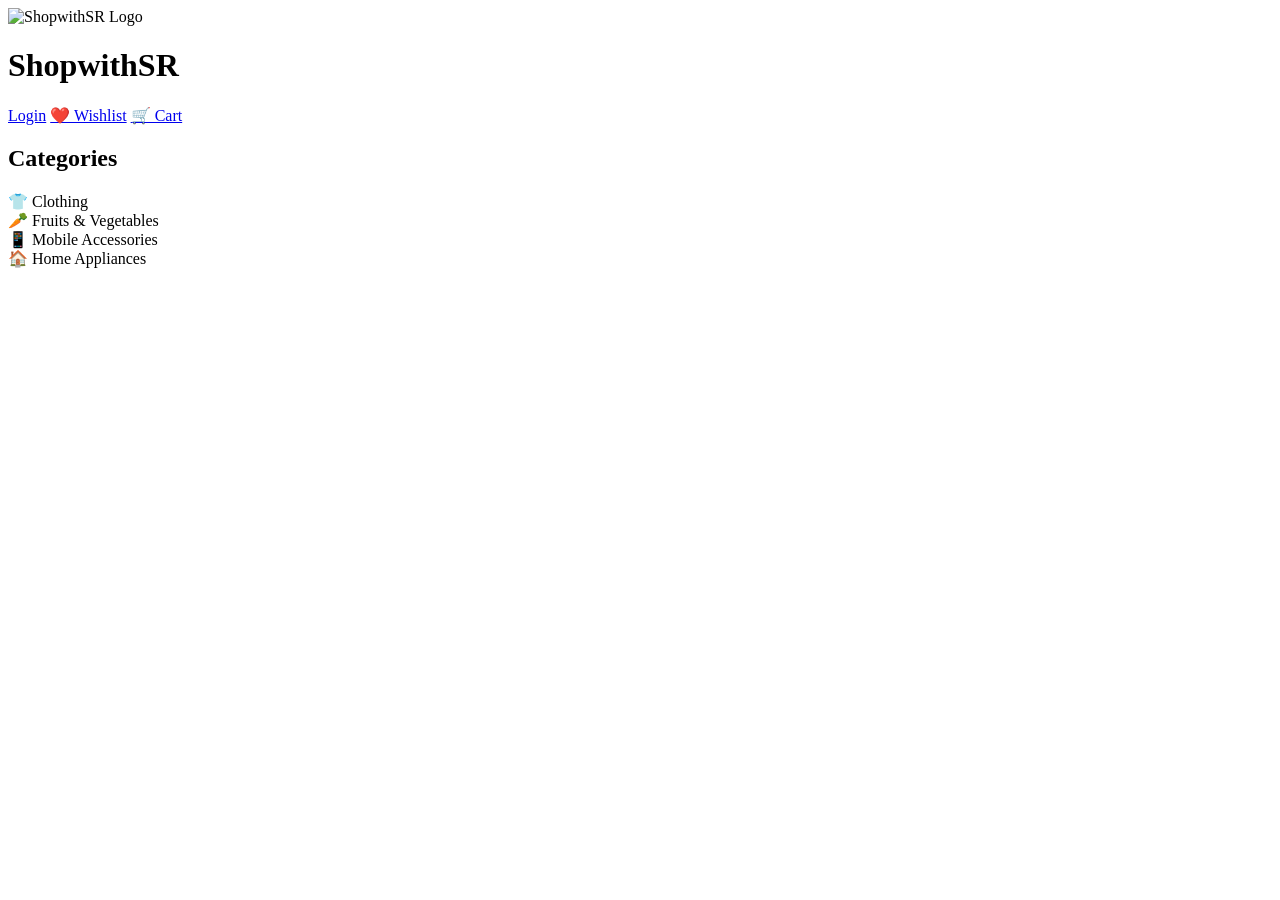
==== index.html @ 5cb4dcd2 "Add files via upload" ====
<!DOCTYPE html>
<html>
<head>
    <meta charset="UTF-8">
    <title>ShopwithSR</title>

    <!-- Browser Tab Logo -->
    <link rel="icon" type="image/png" href="image/logo.png">

    <link rel="stylesheet" href="css/style.css">
</head>
<body>

<header>

    <div class="logo">
        <img src="image/logo.png" alt="ShopwithSR Logo">
        <h1>ShopwithSR</h1>
    </div>

    <div>
        <a href="login.html" id="userLink">Login</a>
        <a href="wishlist.html">❤️ Wishlist</a>
        <a href="cart.html">🛒 Cart</a>
    </div>

</header>

<h2>Categories</h2>

<div class="categories">

    <div onclick="location.href='products.html?category=clothing'">
        👕 Clothing
    </div>

    <div onclick="location.href='products.html?category=vegetables'">
        🥕 Fruits & Vegetables
    </div>

    <div onclick="location.href='products.html?category=mobile'">
        📱 Mobile Accessories
    </div>

    <div onclick="location.href='products.html?category=home'">
        🏠 Home Appliances
    </div>

</div>

<script>
let user = JSON.parse(localStorage.getItem("loggedUser"));

if (user) {

    let userLink = document.getElementById("userLink");

    userLink.innerHTML = "Welcome, " + user.name + " (Logout)";

    userLink.href = "#";

    userLink.onclick = function () {
        localStorage.removeItem("loggedUser");
        alert("Logged Out Successfully");
        window.location.href = "login.html";
    };
}
</script>

</body>
</html>
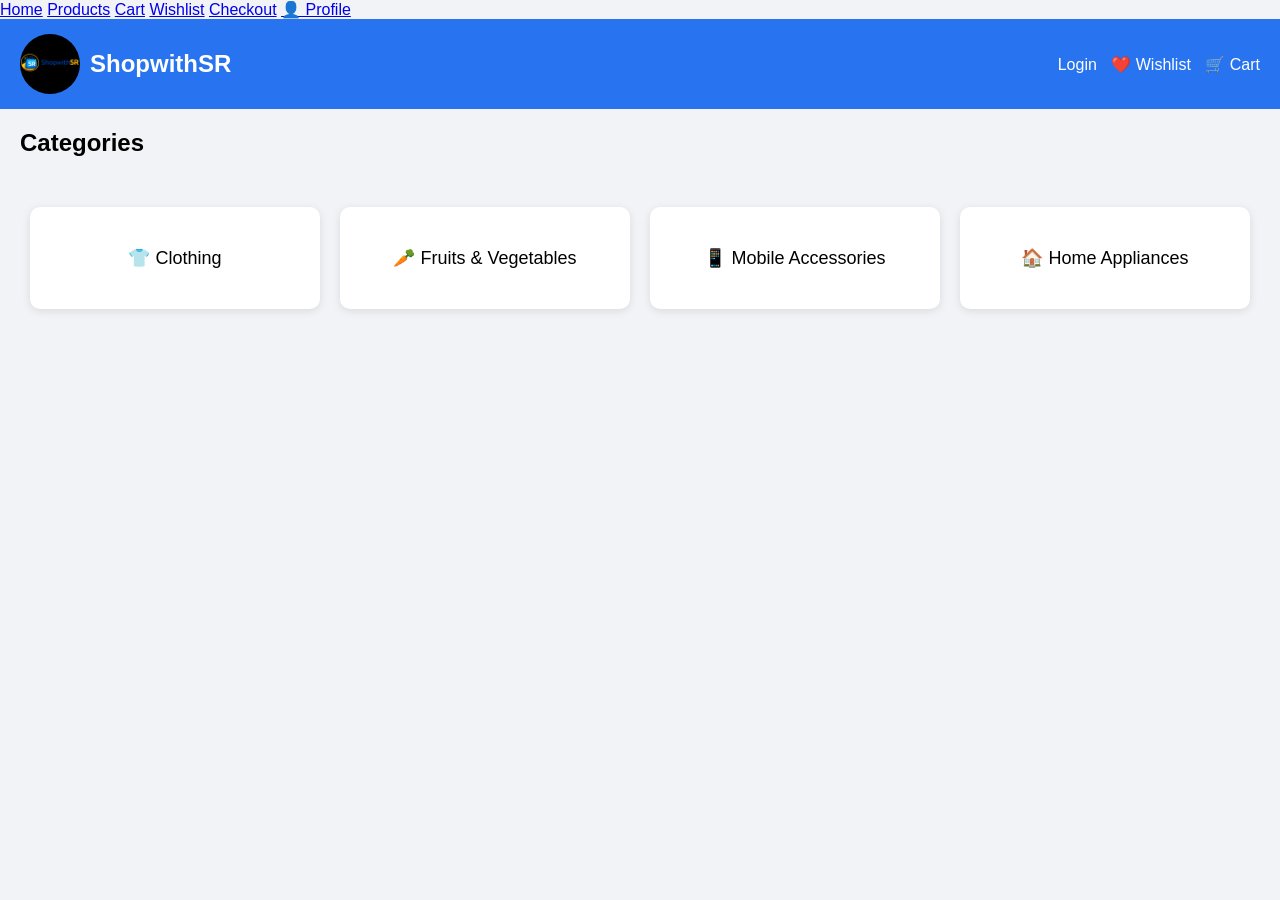
==== commit 0efade9e: "Update index.html" ====
--- a/index.html
+++ b/index.html
@@ -1,6 +1,14 @@
 <!DOCTYPE html>
 <html>
 <head>
+    <nav>
+    <a href="index.html">Home</a>
+    <a href="products.html">Products</a>
+    <a href="cart.html">Cart</a>
+    <a href="wishlist.html">Wishlist</a>
+    <a href="checkout.html">Checkout</a>
+    <a href="profile.html">👤 Profile</a>
+</nav>
     <meta charset="UTF-8">
     <title>ShopwithSR</title>
 
@@ -68,4 +76,4 @@
 </script>
 
 </body>
-</html>+</html>
--- a/css/style.css
+++ b/css/style.css
@@ -0,0 +1,125 @@
+body {
+    font-family: Arial, sans-serif;
+    margin: 0;
+    background: #f1f3f6;
+}
+
+header {
+    background: #2874f0;
+    color: white;
+    padding: 15px 20px;
+    display: flex;
+    justify-content: space-between;
+    align-items: center;
+}
+
+header a {
+    color: white;
+    margin-left: 10px;
+    text-decoration: none;
+}
+
+.logo {
+    display: flex;
+    align-items: center;
+    gap: 10px;
+}
+
+.logo img {
+    width: 60px;
+    height: 60px;
+    object-fit: cover;
+    border-radius: 50%;
+}
+
+.logo h1 {
+    margin: 0;
+    font-size: 24px;
+}
+
+h2 {
+    padding-left: 20px;
+}
+
+.categories {
+    display: grid;
+    grid-template-columns: repeat(auto-fit, minmax(220px, 1fr));
+    gap: 20px;
+    padding: 30px;
+}
+
+.categories div {
+    background: white;
+    padding: 40px;
+    text-align: center;
+    cursor: pointer;
+    border-radius: 10px;
+    font-size: 18px;
+    box-shadow: 0 2px 8px rgba(0,0,0,0.1);
+    transition: 0.3s;
+}
+
+.categories div:hover {
+    transform: translateY(-5px);
+}
+
+.products {
+    display: grid;
+    grid-template-columns: repeat(auto-fit, minmax(280px, 1fr));
+    gap: 20px;
+    padding: 20px;
+}
+
+.card {
+    background: white;
+    border-radius: 10px;
+    padding: 15px;
+    text-align: center;
+    box-shadow: 0 2px 8px rgba(0,0,0,0.1);
+}
+
+.card img {
+    width: 100%;
+    height: 250px;
+    object-fit: cover;
+    border-radius: 8px;
+    display: block;
+}
+
+.card h3 {
+    margin: 10px 0;
+}
+
+.card p {
+    font-size: 18px;
+    font-weight: bold;
+    color: #2874f0;
+}
+
+button {
+    margin: 5px;
+    padding: 10px 15px;
+    background: #2874f0;
+    color: white;
+    border: none;
+    border-radius: 5px;
+    cursor: pointer;
+}
+
+button:hover {
+    background: #1c5ecf;
+}
+#productContainer{
+    display:flex;
+    flex-wrap:wrap;
+    gap:20px;
+    justify-content:center;
+}
+
+.card{
+    width:250px;
+    border:1px solid #ddd;
+    padding:15px;
+    text-align:center;
+    border-radius:10px;
+}
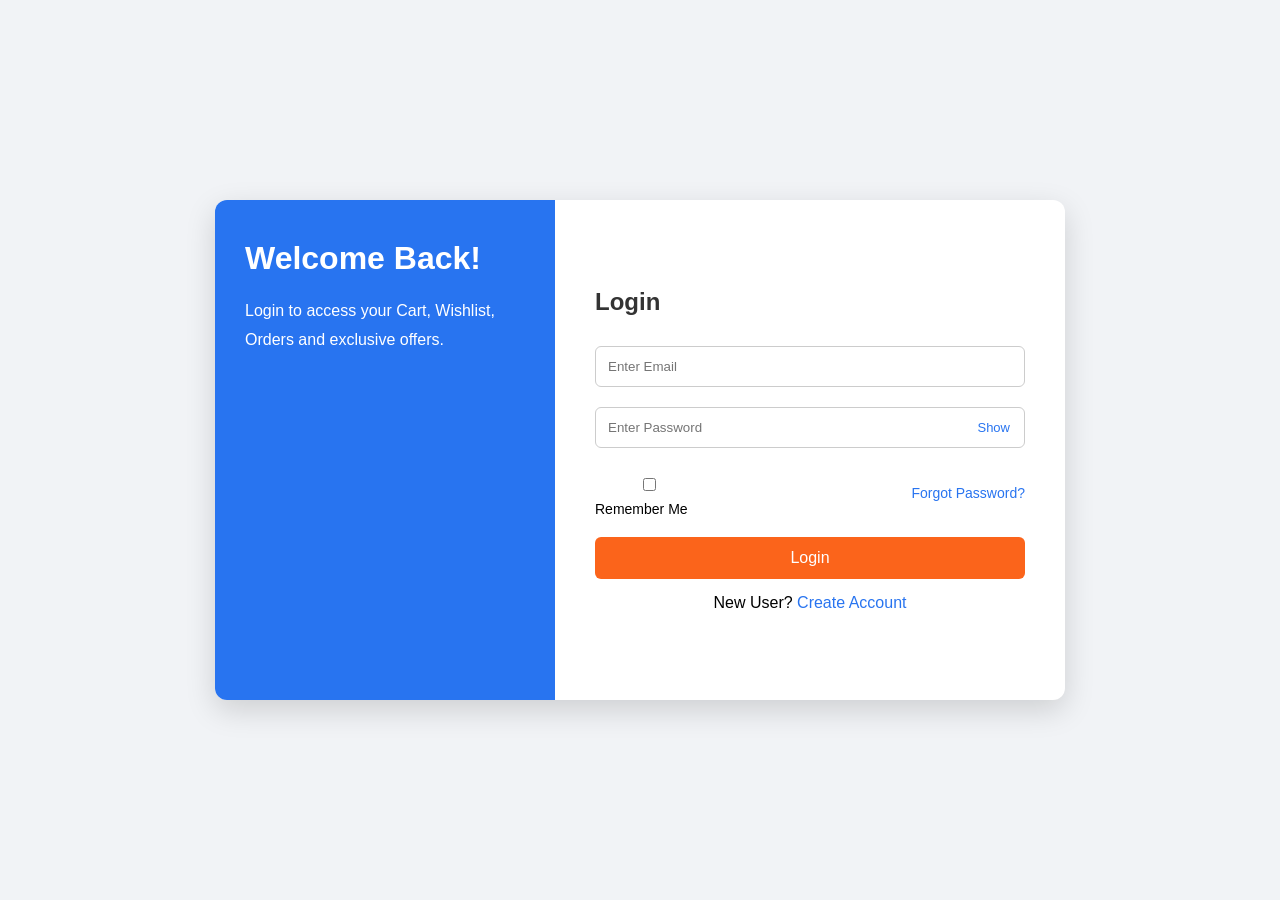
==== commit f82409c8: "Update index.html" ====
--- a/index.html
+++ b/index.html
@@ -1,78 +1,112 @@
 <!DOCTYPE html>
 <html>
 <head>
-    <nav>
+    <meta charset="UTF-8">
+    <title>My Profile - ShopwithSR</title>
+    <link rel="stylesheet" href="css/style.css">
+
+    <style>
+        .profile-container{
+            max-width:700px;
+            margin:40px auto;
+            padding:30px;
+            background:white;
+            border-radius:10px;
+            box-shadow:0 0 10px rgba(0,0,0,0.1);
+        }
+
+        .profile-header{
+            text-align:center;
+            margin-bottom:30px;
+        }
+
+        .profile-pic{
+            width:120px;
+            height:120px;
+            border-radius:50%;
+            object-fit:cover;
+            border:4px solid #2874f0;
+        }
+
+        .profile-info{
+            margin-top:20px;
+        }
+
+        .profile-info p{
+            font-size:18px;
+            margin:15px 0;
+        }
+
+        .btn{
+            display:inline-block;
+            padding:10px 20px;
+            background:#2874f0;
+            color:white;
+            text-decoration:none;
+            border-radius:5px;
+            margin-top:15px;
+        }
+
+        .btn:hover{
+            background:#0b5ed7;
+        }
+    </style>
+</head>
+
+<body>
+
+<nav>
     <a href="index.html">Home</a>
     <a href="products.html">Products</a>
     <a href="cart.html">Cart</a>
     <a href="wishlist.html">Wishlist</a>
     <a href="checkout.html">Checkout</a>
+    <a href="orders.html">📦 Orders</a>
     <a href="profile.html">👤 Profile</a>
 </nav>
-    <meta charset="UTF-8">
-    <title>ShopwithSR</title>
 
-    <!-- Browser Tab Logo -->
-    <link rel="icon" type="image/png" href="image/logo.png">
+<div class="profile-container">
 
-    <link rel="stylesheet" href="css/style.css">
-</head>
-<body>
+    <div class="profile-header">
+        <img src="image/profile.png"
+             alt="Profile"
+             class="profile-pic">
 
-<header>
-
-    <div class="logo">
-        <img src="image/logo.png" alt="ShopwithSR Logo">
-        <h1>ShopwithSR</h1>
+        <h1>My Profile</h1>
     </div>
 
-    <div>
-        <a href="login.html" id="userLink">Login</a>
-        <a href="wishlist.html">❤️ Wishlist</a>
-        <a href="cart.html">🛒 Cart</a>
+    <div class="profile-info">
+        <p><strong>Name:</strong> <span id="userName"></span></p>
+
+        <p><strong>Email:</strong> <span id="userEmail"></span></p>
+
+        <p><strong>Member Since:</strong> 2026</p>
+
+        <p><strong>Status:</strong> Active User</p>
     </div>
 
-</header>
-
-<h2>Categories</h2>
-
-<div class="categories">
-
-    <div onclick="location.href='products.html?category=clothing'">
-        👕 Clothing
-    </div>
-
-    <div onclick="location.href='products.html?category=vegetables'">
-        🥕 Fruits & Vegetables
-    </div>
-
-    <div onclick="location.href='products.html?category=mobile'">
-        📱 Mobile Accessories
-    </div>
-
-    <div onclick="location.href='products.html?category=home'">
-        🏠 Home Appliances
-    </div>
+    <a href="orders.html" class="btn">
+        View Order History
+    </a>
 
 </div>
 
 <script>
-let user = JSON.parse(localStorage.getItem("loggedUser"));
 
-if (user) {
+let user =
+    JSON.parse(localStorage.getItem("loggedUser"));
 
-    let userLink = document.getElementById("userLink");
+if(!user){
 
-    userLink.innerHTML = "Welcome, " + user.name + " (Logout)";
+    window.location.href = "login.html";
+}
 
-    userLink.href = "#";
+document.getElementById("userName").innerText =
+    user.name;
 
-    userLink.onclick = function () {
-        localStorage.removeItem("loggedUser");
-        alert("Logged Out Successfully");
-        window.location.href = "login.html";
-    };
-}
+document.getElementById("userEmail").innerText =
+    user.email;
+
 </script>
 
 </body>
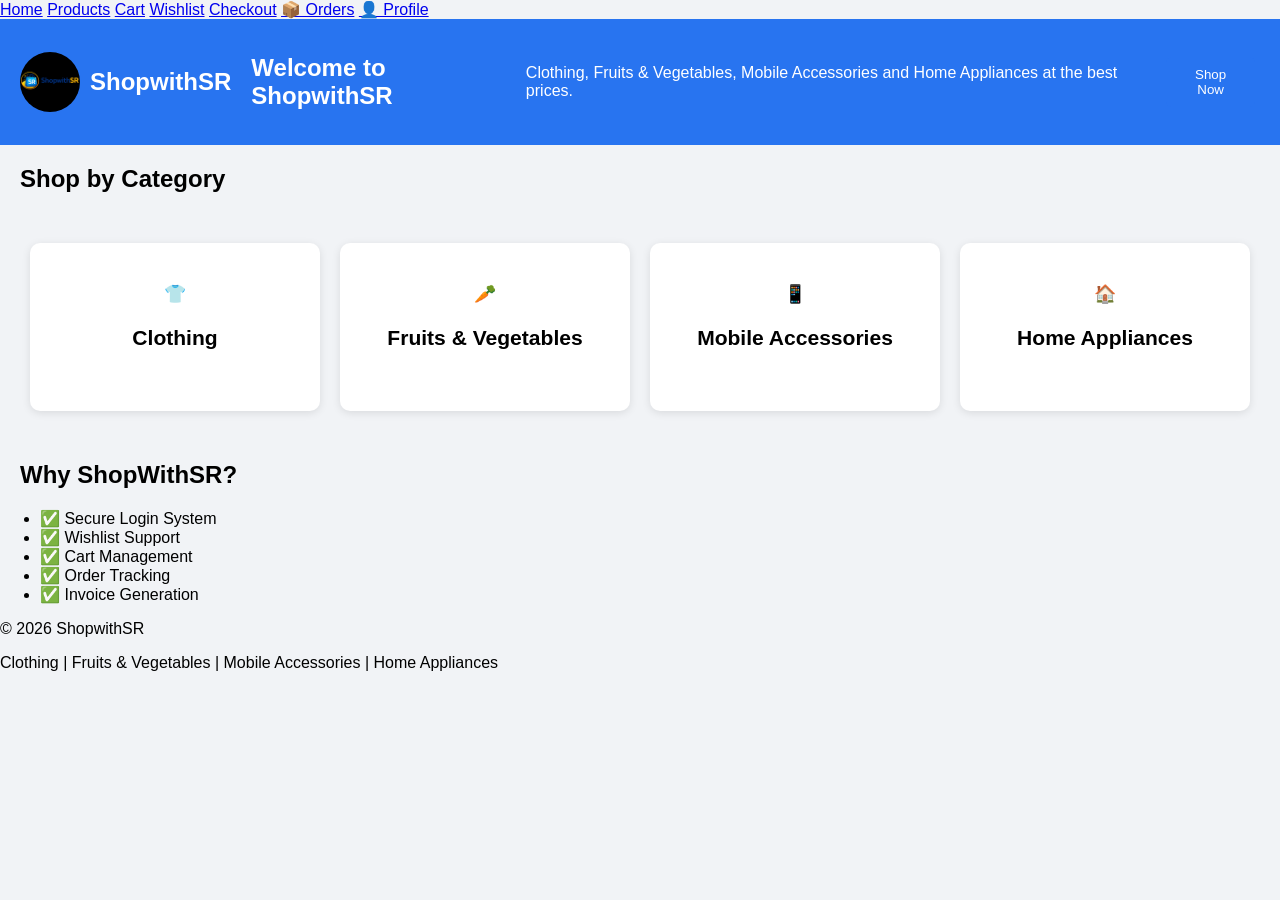
==== commit 380d724c: "Update index.html" ====
--- a/index.html
+++ b/index.html
@@ -2,55 +2,9 @@
 <html>
 <head>
     <meta charset="UTF-8">
-    <title>My Profile - ShopwithSR</title>
+    <title>ShopwithSR</title>
+    <link rel="icon" href="image/logo.png">
     <link rel="stylesheet" href="css/style.css">
-
-    <style>
-        .profile-container{
-            max-width:700px;
-            margin:40px auto;
-            padding:30px;
-            background:white;
-            border-radius:10px;
-            box-shadow:0 0 10px rgba(0,0,0,0.1);
-        }
-
-        .profile-header{
-            text-align:center;
-            margin-bottom:30px;
-        }
-
-        .profile-pic{
-            width:120px;
-            height:120px;
-            border-radius:50%;
-            object-fit:cover;
-            border:4px solid #2874f0;
-        }
-
-        .profile-info{
-            margin-top:20px;
-        }
-
-        .profile-info p{
-            font-size:18px;
-            margin:15px 0;
-        }
-
-        .btn{
-            display:inline-block;
-            padding:10px 20px;
-            background:#2874f0;
-            color:white;
-            text-decoration:none;
-            border-radius:5px;
-            margin-top:15px;
-        }
-
-        .btn:hover{
-            background:#0b5ed7;
-        }
-    </style>
 </head>
 
 <body>
@@ -65,47 +19,98 @@
     <a href="profile.html">👤 Profile</a>
 </nav>
 
-<div class="profile-container">
+<header class="hero">
 
-    <div class="profile-header">
-        <img src="image/profile.png"
-             alt="Profile"
-             class="profile-pic">
-
-        <h1>My Profile</h1>
+    <div class="logo">
+        <img src="image/logo.png" alt="Logo" width="80">
+        <h1>ShopwithSR</h1>
     </div>
 
-    <div class="profile-info">
-        <p><strong>Name:</strong> <span id="userName"></span></p>
+    <h2>Welcome to ShopwithSR</h2>
 
-        <p><strong>Email:</strong> <span id="userEmail"></span></p>
+    <p>
+        Clothing, Fruits & Vegetables,
+        Mobile Accessories and Home Appliances
+        at the best prices.
+    </p>
 
-        <p><strong>Member Since:</strong> 2026</p>
+    <a href="products.html">
+        <button>Shop Now</button>
+    </a>
 
-        <p><strong>Status:</strong> Active User</p>
+</header>
+
+<section>
+
+    <h2>Shop by Category</h2>
+
+    <div class="categories">
+
+        <div onclick="location.href='products.html?category=clothing'">
+            👕
+            <h3>Clothing</h3>
+        </div>
+
+        <div onclick="location.href='products.html?category=vegetables'">
+            🥕
+            <h3>Fruits & Vegetables</h3>
+        </div>
+
+        <div onclick="location.href='products.html?category=mobile'">
+            📱
+            <h3>Mobile Accessories</h3>
+        </div>
+
+        <div onclick="location.href='products.html?category=home'">
+            🏠
+            <h3>Home Appliances</h3>
+        </div>
+
     </div>
 
-    <a href="orders.html" class="btn">
-        View Order History
-    </a>
+</section>
 
-</div>
+<section>
+
+    <h2>Why ShopWithSR?</h2>
+
+    <ul>
+        <li>✅ Secure Login System</li>
+        <li>✅ Wishlist Support</li>
+        <li>✅ Cart Management</li>
+        <li>✅ Order Tracking</li>
+        <li>✅ Invoice Generation</li>
+    </ul>
+
+</section>
+
+<footer>
+
+    <p>© 2026 ShopwithSR</p>
+
+    <p>
+        Clothing | Fruits & Vegetables |
+        Mobile Accessories | Home Appliances
+    </p>
+
+</footer>
 
 <script>
 
 let user =
-    JSON.parse(localStorage.getItem("loggedUser"));
+JSON.parse(localStorage.getItem("loggedUser"));
 
-if(!user){
+if(user){
 
-    window.location.href = "login.html";
+    let welcome =
+    document.createElement("p");
+
+    welcome.innerHTML =
+    "👋 Welcome, " + user.name;
+
+    document.querySelector(".hero")
+    .appendChild(welcome);
 }
-
-document.getElementById("userName").innerText =
-    user.name;
-
-document.getElementById("userEmail").innerText =
-    user.email;
 
 </script>
 
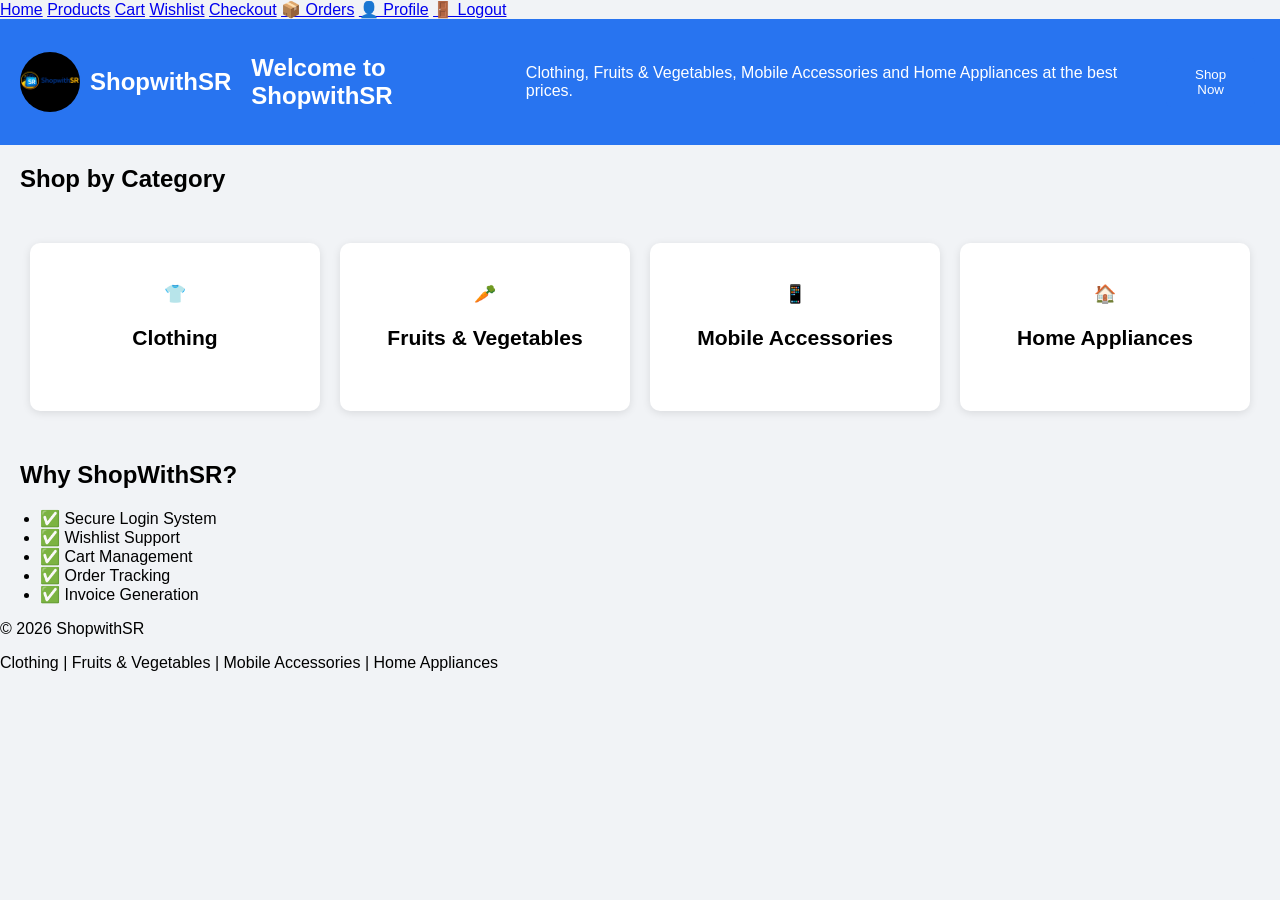
==== commit 571cd7ca: "Update index.html" ====
--- a/index.html
+++ b/index.html
@@ -3,6 +3,7 @@
 <head>
     <meta charset="UTF-8">
     <title>ShopwithSR</title>
+
     <link rel="icon" href="image/logo.png">
     <link rel="stylesheet" href="css/style.css">
 </head>
@@ -17,6 +18,7 @@
     <a href="checkout.html">Checkout</a>
     <a href="orders.html">📦 Orders</a>
     <a href="profile.html">👤 Profile</a>
+    <a href="#" onclick="logout()">🚪 Logout</a>
 </nav>
 
 <header class="hero">
@@ -26,7 +28,7 @@
         <h1>ShopwithSR</h1>
     </div>
 
-    <h2>Welcome to ShopwithSR</h2>
+    <h2 id="welcomeText">Welcome to ShopwithSR</h2>
 
     <p>
         Clothing, Fruits & Vegetables,
@@ -47,22 +49,22 @@
     <div class="categories">
 
         <div onclick="location.href='products.html?category=clothing'">
-            👕
+            <span class="cat-icon">👕</span>
             <h3>Clothing</h3>
         </div>
 
         <div onclick="location.href='products.html?category=vegetables'">
-            🥕
+            <span class="cat-icon">🥕</span>
             <h3>Fruits & Vegetables</h3>
         </div>
 
         <div onclick="location.href='products.html?category=mobile'">
-            📱
+            <span class="cat-icon">📱</span>
             <h3>Mobile Accessories</h3>
         </div>
 
         <div onclick="location.href='products.html?category=home'">
-            🏠
+            <span class="cat-icon">🏠</span>
             <h3>Home Appliances</h3>
         </div>
 
@@ -89,8 +91,10 @@
     <p>© 2026 ShopwithSR</p>
 
     <p>
-        Clothing | Fruits & Vegetables |
-        Mobile Accessories | Home Appliances
+        Clothing |
+        Fruits & Vegetables |
+        Mobile Accessories |
+        Home Appliances
     </p>
 
 </footer>
@@ -102,14 +106,18 @@
 
 if(user){
 
-    let welcome =
-    document.createElement("p");
+    document.getElementById("welcomeText").innerHTML =
+        "Welcome, " + user.name + " 👋";
+}
 
-    welcome.innerHTML =
-    "👋 Welcome, " + user.name;
+function logout(){
 
-    document.querySelector(".hero")
-    .appendChild(welcome);
+    localStorage.removeItem("loggedUser");
+    sessionStorage.removeItem("loggedUser");
+
+    alert("Logged Out Successfully");
+
+    window.location.href = "login.html";
 }
 
 </script>
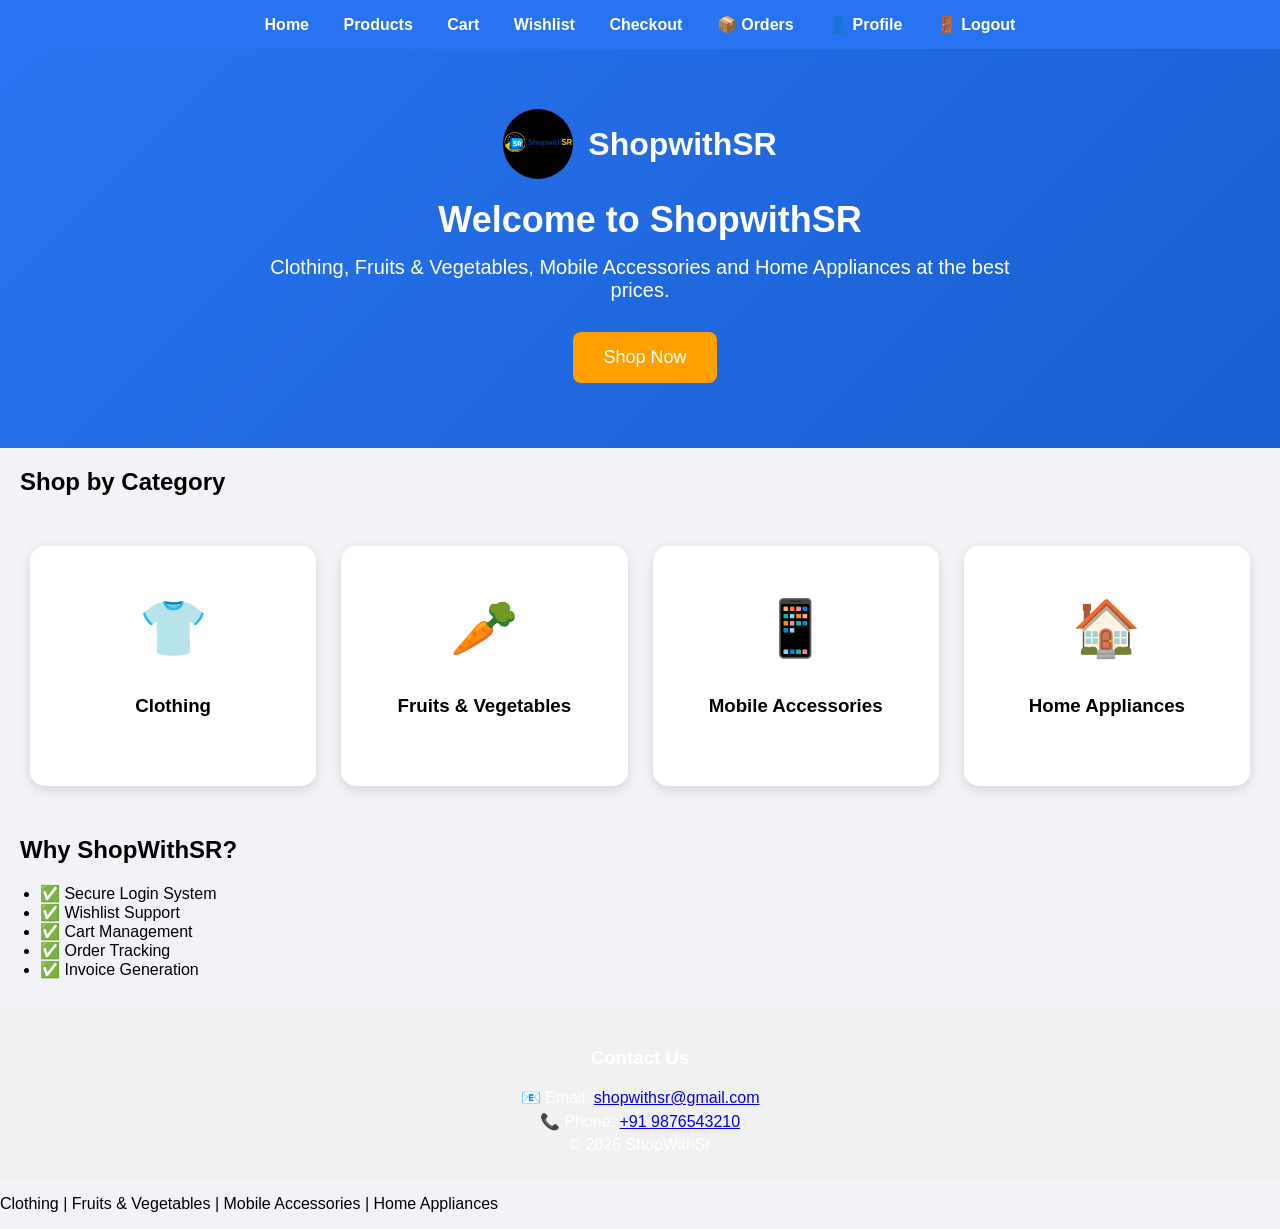
==== commit a51a8e2f: "Update index.html" ====
--- a/index.html
+++ b/index.html
@@ -86,10 +86,21 @@
 
 </section>
 
-<footer>
+<footer style="background:#f1f1f1; padding:20px; text-align:center;">
 
-    <p>© 2026 ShopwithSR</p>
+  <h3>Contact Us</h3>
 
+  <p>
+    📧 Email: <a href="mailto:shopwithsr@gmail.com">shopwithsr@gmail.com</a>
+  </p>
+
+  <p>
+    📞 Phone: <a href="tel:+919876543210">+91 9876543210</a>
+  </p>
+
+  <p>© 2026 ShopWithSr</p>
+
+</footer>
     <p>
         Clothing |
         Fruits & Vegetables |
--- a/css/style.css
+++ b/css/style.css
@@ -1,114 +1,154 @@
-body {
-    font-family: Arial, sans-serif;
-    margin: 0;
-    background: #f1f3f6;
-}
-
-header {
-    background: #2874f0;
-    color: white;
-    padding: 15px 20px;
-    display: flex;
-    justify-content: space-between;
-    align-items: center;
-}
-
-header a {
-    color: white;
-    margin-left: 10px;
-    text-decoration: none;
-}
-
-.logo {
-    display: flex;
-    align-items: center;
-    gap: 10px;
-}
-
-.logo img {
-    width: 60px;
-    height: 60px;
-    object-fit: cover;
-    border-radius: 50%;
-}
-
-.logo h1 {
-    margin: 0;
-    font-size: 24px;
-}
-
-h2 {
-    padding-left: 20px;
-}
-
-.categories {
-    display: grid;
-    grid-template-columns: repeat(auto-fit, minmax(220px, 1fr));
-    gap: 20px;
-    padding: 30px;
-}
-
-.categories div {
-    background: white;
-    padding: 40px;
-    text-align: center;
-    cursor: pointer;
-    border-radius: 10px;
-    font-size: 18px;
-    box-shadow: 0 2px 8px rgba(0,0,0,0.1);
-    transition: 0.3s;
-}
-
-.categories div:hover {
-    transform: translateY(-5px);
-}
-
-.products {
-    display: grid;
-    grid-template-columns: repeat(auto-fit, minmax(280px, 1fr));
-    gap: 20px;
-    padding: 20px;
-}
-
-.card {
-    background: white;
-    border-radius: 10px;
-    padding: 15px;
-    text-align: center;
-    box-shadow: 0 2px 8px rgba(0,0,0,0.1);
-}
-
-.card img {
-    width: 100%;
-    height: 250px;
-    object-fit: cover;
-    border-radius: 8px;
-    display: block;
-}
-
-.card h3 {
-    margin: 10px 0;
-}
-
-.card p {
-    font-size: 18px;
-    font-weight: bold;
-    color: #2874f0;
-}
-
-button {
-    margin: 5px;
-    padding: 10px 15px;
-    background: #2874f0;
-    color: white;
-    border: none;
-    border-radius: 5px;
-    cursor: pointer;
-}
-
-button:hover {
-    background: #1c5ecf;
-}
+body{
+    font-family:Arial,sans-serif;
+    margin:0;
+    background:#f1f3f6;
+}
+
+/* NAVBAR */
+
+nav{
+    background:#2874f0;
+    padding:15px;
+    text-align:center;
+    position:sticky;
+    top:0;
+    z-index:1000;
+}
+
+nav a{
+    color:white;
+    text-decoration:none;
+    margin:0 15px;
+    font-weight:bold;
+}
+
+nav a:hover{
+    text-decoration:underline;
+}
+
+/* NORMAL PAGE HEADER */
+
+header:not(.hero){
+    background:#2874f0;
+    color:white;
+    padding:15px 20px;
+    display:flex;
+    justify-content:space-between;
+    align-items:center;
+}
+
+header a{
+    color:white;
+    text-decoration:none;
+    margin-left:10px;
+}
+
+/* HERO SECTION */
+
+.hero{
+    background:linear-gradient(135deg,#2874f0,#1a5fd0);
+    color:white;
+    text-align:center;
+    padding:60px 20px;
+}
+
+.hero .logo{
+    display:flex;
+    justify-content:center;
+    align-items:center;
+    gap:15px;
+    margin-bottom:20px;
+}
+
+.hero h2{
+    font-size:36px;
+    margin:15px 0;
+}
+
+.hero p{
+    font-size:20px;
+    max-width:800px;
+    margin:0 auto 25px;
+}
+
+.hero button{
+    background:#ff9f00;
+    color:white;
+    border:none;
+    padding:15px 30px;
+    border-radius:8px;
+    font-size:18px;
+    cursor:pointer;
+}
+
+.hero button:hover{
+    background:#fb8c00;
+}
+
+/* LOGO */
+
+.logo img{
+    width:70px;
+    height:70px;
+    object-fit:cover;
+    border-radius:50%;
+}
+
+.logo h1{
+    margin:0;
+    font-size:32px;
+}
+
+/* HEADINGS */
+
+h2{
+    padding-left:20px;
+}
+
+/* CATEGORY SECTION */
+
+.categories{
+    display:grid;
+    grid-template-columns:repeat(auto-fit,minmax(250px,1fr));
+    gap:25px;
+    padding:30px;
+}
+
+.categories div{
+    background:white;
+    min-height:180px;
+    padding:30px 20px;
+    text-align:center;
+    border-radius:15px;
+    cursor:pointer;
+    box-shadow:0 4px 12px rgba(0,0,0,0.12);
+    transition:0.3s;
+    display:flex;
+    flex-direction:column;
+    justify-content:center;
+    align-items:center;
+}
+
+.categories div:hover{
+    transform:translateY(-8px);
+    box-shadow:0 8px 20px rgba(0,0,0,0.2);
+}
+
+.cat-icon{
+    font-size:55px;
+    display:block;
+    margin-bottom:15px;
+}
+
+/* PRODUCTS */
+
+.products{
+    display:grid;
+    grid-template-columns:repeat(auto-fit,minmax(280px,1fr));
+    gap:20px;
+    padding:20px;
+}
+
 #productContainer{
     display:flex;
     flex-wrap:wrap;
@@ -118,8 +158,78 @@
 
 .card{
     width:250px;
-    border:1px solid #ddd;
+    background:white;
+    border-radius:10px;
     padding:15px;
     text-align:center;
-    border-radius:10px;
-}
+    box-shadow:0 2px 8px rgba(0,0,0,0.1);
+}
+
+.card img{
+    width:100%;
+    height:250px;
+    object-fit:cover;
+    border-radius:8px;
+}
+
+.card h3{
+    margin:10px 0;
+}
+
+.card p{
+    font-size:18px;
+    font-weight:bold;
+    color:#2874f0;
+}
+
+/* BUTTONS */
+
+button{
+    margin:5px;
+    padding:10px 15px;
+    background:#2874f0;
+    color:white;
+    border:none;
+    border-radius:5px;
+    cursor:pointer;
+}
+
+button:hover{
+    background:#1c5ecf;
+}
+
+/* FOOTER */
+
+footer{
+    background:#222;
+    color:white;
+    text-align:center;
+    padding:20px;
+    margin-top:30px;
+}
+
+footer p{
+    margin:5px 0;
+}
+
+/* MOBILE */
+
+@media(max-width:768px){
+
+    nav a{
+        display:block;
+        margin:10px 0;
+    }
+
+    .hero h2{
+        font-size:28px;
+    }
+
+    .hero p{
+        font-size:16px;
+    }
+
+    .categories{
+        grid-template-columns:1fr;
+    }
+}
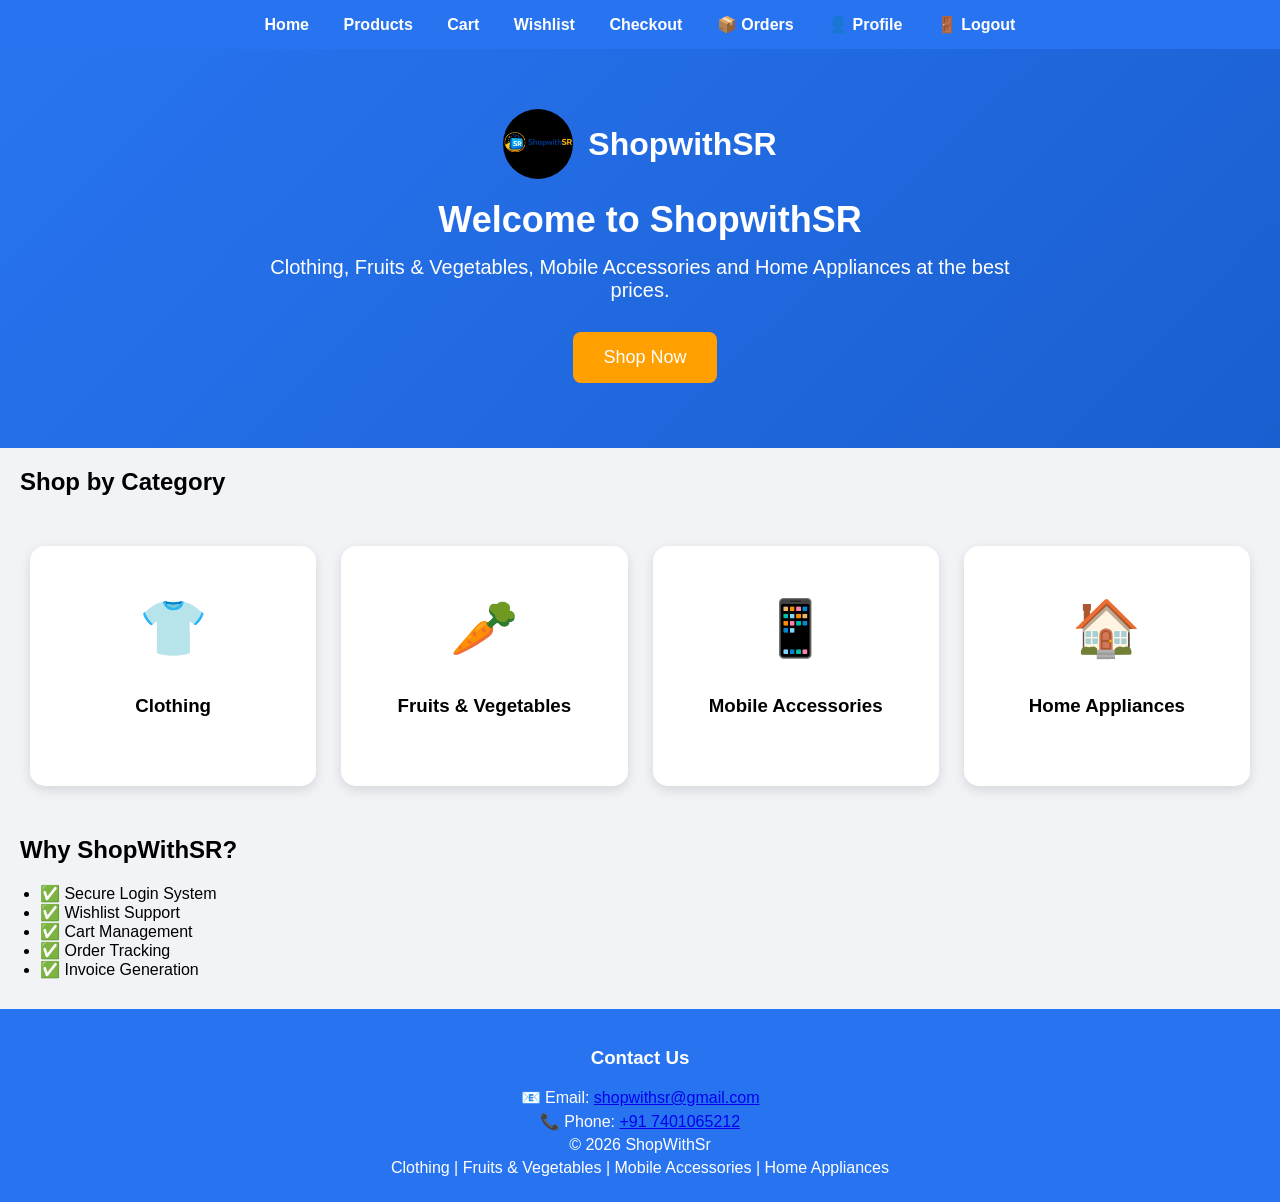
==== commit 80076589: "Update index.html" ====
--- a/index.html
+++ b/index.html
@@ -85,28 +85,32 @@
     </ul>
 
 </section>
+<footer>
+    <h3>Contact Us</h3>
 
-<footer style="background:#f1f1f1; padding:20px; text-align:center;">
+    <p>
+        📧 Email:
+        <a href="mailto:shopwithsr@gmail.com">
+            shopwithsr@gmail.com
+        </a>
+    </p>
 
-  <h3>Contact Us</h3>
+    <p>
+        📞 Phone:
+        <a href="tel:+917401065212">
+            +91 7401065212
+        </a>
+    </p>
 
-  <p>
-    📧 Email: <a href="mailto:shopwithsr@gmail.com">shopwithsr@gmail.com</a>
-  </p>
+    <p>© 2026 ShopWithSr</p>
 
-  <p>
-    📞 Phone: <a href="tel:+919876543210">+91 9876543210</a>
-  </p>
-
-  <p>© 2026 ShopWithSr</p>
-
-</footer>
     <p>
         Clothing |
         Fruits & Vegetables |
         Mobile Accessories |
         Home Appliances
     </p>
+</footer>
 
 </footer>
 
--- a/css/style.css
+++ b/css/style.css
@@ -201,7 +201,7 @@
 /* FOOTER */
 
 footer{
-    background:#222;
+    background:#2874f0;
     color:white;
     text-align:center;
     padding:20px;
